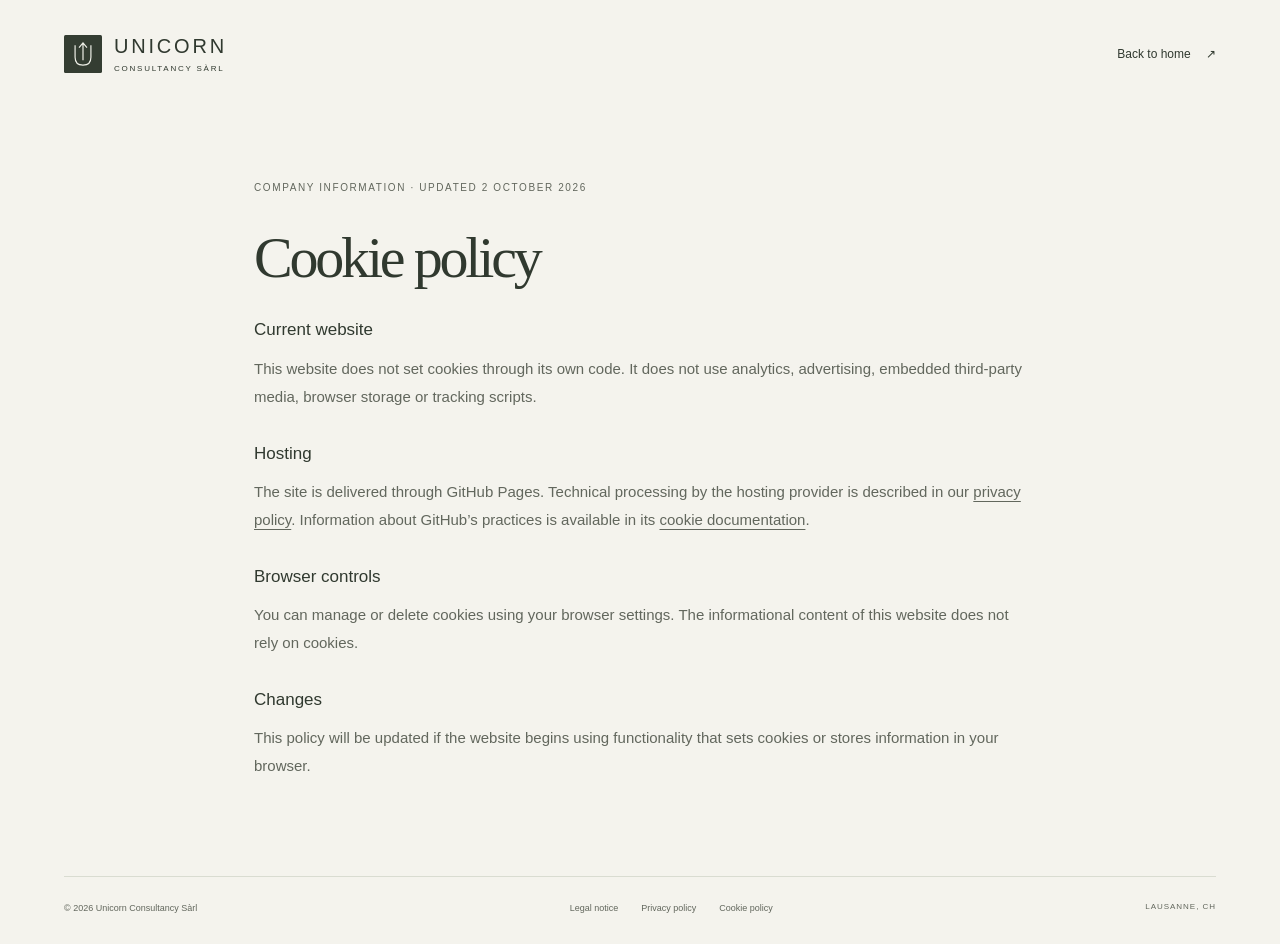
==== cookie-policy.html @ 737daae9 "Build Unicorn Consultancy static advisory site" ====
<!doctype html>
<html lang="en"><head><meta charset="utf-8"><meta name="viewport" content="width=device-width, initial-scale=1"><meta name="description" content="Cookie policy for the Unicorn Consultancy Sàrl website."><meta name="theme-color" content="#343d32"><title>Cookie policy — Unicorn Consultancy Sàrl</title><link rel="icon" href="assets/mark.svg" type="image/svg+xml"><link rel="stylesheet" href="styles/main.css"></head><body><a class="skip-link" href="#main">Skip to content</a><header class="site-header wrap"><a class="brand" href="./"><img src="assets/mark.svg" width="38" height="38" alt=""><span>UNICORN<span class="brand-sub">CONSULTANCY SÀRL</span></span></a><nav aria-label="Main navigation"><a href="./">Back to home <span aria-hidden="true">↗</span></a></nav></header><main id="main" class="legal-main wrap"><p class="eyebrow">COMPANY INFORMATION · UPDATED 2 OCTOBER 2026</p><h1>Cookie policy</h1><h2>Current website</h2><p>This website does not set cookies through its own code. It does not use analytics, advertising, embedded third-party media, browser storage or tracking scripts.</p><h2>Hosting</h2><p>The site is delivered through GitHub Pages. Technical processing by the hosting provider is described in our <a href="privacy-policy.html">privacy policy</a>. Information about GitHub’s practices is available in its <a href="https://docs.github.com/en/site-policy/privacy-policies/github-cookies">cookie documentation</a>.</p><h2>Browser controls</h2><p>You can manage or delete cookies using your browser settings. The informational content of this website does not rely on cookies.</p><h2>Changes</h2><p>This policy will be updated if the website begins using functionality that sets cookies or stores information in your browser.</p></main><footer class="site-footer wrap"><div class="footer-bottom"><span>© 2026 Unicorn Consultancy Sàrl</span><nav aria-label="Legal navigation"><a href="legal-notice.html">Legal notice</a><a href="privacy-policy.html">Privacy policy</a><a href="cookie-policy.html" aria-current="page">Cookie policy</a></nav><span>LAUSANNE, CH</span></div></footer></body></html>
---- styles/main.css ----
@charset "UTF-8";
:root{--paper:#f4f3ed;--ink:#30392f;--muted:#62675d;--line:#d9dcd1;--accent:#8a6243;--serif:Georgia,'Times New Roman',serif;--sans:Arial,Helvetica,sans-serif}
*{box-sizing:border-box}html{scroll-behavior:smooth;scroll-padding-top:36px}body{margin:0;background:var(--paper);color:var(--ink);font-family:var(--sans);-webkit-font-smoothing:antialiased}a{color:inherit;text-decoration:none}a:hover{text-decoration:underline;text-underline-offset:5px}a:focus-visible{outline:2px solid var(--accent);outline-offset:6px}::selection{background:#d5ddc8}.wrap{max-width:1320px;margin:0 auto;padding-left:64px;padding-right:64px}.skip-link{position:fixed;left:16px;top:-100px;background:var(--ink);color:white;padding:12px;z-index:10}.skip-link:focus{top:16px}.site-header{display:flex;align-items:center;justify-content:space-between;padding-top:35px;padding-bottom:30px}.brand{display:flex;align-items:center;gap:12px;font-size:20px;letter-spacing:.14em;font-weight:500}.brand-sub{display:block;font-size:8px;letter-spacing:.22em;margin-top:6px}.site-header nav{display:flex;gap:34px;font-size:12px}.site-header nav span{margin-left:12px}.hero{position:relative;display:grid;grid-template-columns:1.2fr 1fr;align-items:center;gap:38px;min-height:670px;padding-top:52px;padding-bottom:102px}.eyebrow,.section-number{font-size:10px;font-weight:500;letter-spacing:.16em;line-height:1.7}.status-dot{display:inline-block;width:6px;height:6px;border-radius:50%;background:var(--accent);margin-right:10px;vertical-align:middle}h1,h2{font-family:var(--serif);font-weight:400;letter-spacing:-.055em;margin:30px 0}h1{font-size:clamp(50px,5.8vw,79px);line-height:1.06}em{font-weight:400;color:#707c61}h2{font-size:clamp(38px,4vw,54px);line-height:1.12}.hero-description{max-width:365px;font-size:16px;line-height:1.8;color:var(--muted)}.text-link{display:inline-flex;gap:40px;margin-top:25px;border-bottom:1px solid var(--ink);padding-bottom:12px;font-size:12px}.presentation{position:relative;height:440px;margin-top:12px}.back-card,.middle-card,.front-card{position:absolute;border:1px solid #bfc6b7;border-radius:3px;width:87%;height:345px;left:6%;top:44px;box-shadow:0 26px 42px -28px #24322065}.back-card,.middle-card{display:flex;justify-content:space-between;font-size:8px;letter-spacing:.12em;padding:20px}.back-card{transform:rotate(-10deg) translate(-6px,-17px);background:#e4e7dc;color:#697260}.middle-card{transform:rotate(6deg) translate(16px,-7px);background:#d1d8c8;color:#5b6753}.front-card{background:var(--ink);color:#f4f3ed;padding:23px 27px;transform:rotate(-2deg);border-color:#30392f;transition:transform .5s ease,box-shadow .5s ease}.presentation:hover .front-card{transform:rotate(0deg) translateY(-8px);box-shadow:0 32px 50px -25px #24322075}.card-top,.card-bottom{display:flex;justify-content:space-between;align-items:center;font-size:8px;letter-spacing:.14em}.orbit{width:100%;height:166px;margin:6px 0;stroke:#a0ae8f;stroke-width:.8}.orbit circle{fill:#bbc7ab;stroke:none}.front-card p{font-family:var(--serif);font-size:26px;letter-spacing:-.025em;line-height:1.18;margin:3px 0 23px}.card-bottom{border-top:1px solid #ffffff30;padding-top:14px;color:#c7d0bd}.card-bottom span:last-child{font-size:18px}.presentation-caption{position:absolute;bottom:4px;left:10%;font-family:var(--serif);font-style:italic;font-size:13px;color:var(--muted)}.hero-bottom{position:absolute;bottom:27px;left:64px;right:64px;display:flex;justify-content:space-between;border-top:1px solid var(--line);padding-top:22px;font-size:8px;letter-spacing:.13em;color:var(--muted)}.platform{padding-top:64px;padding-bottom:72px}.section-heading{display:flex;justify-content:space-between}.section-number{color:#808879}.platform-intro{display:grid;grid-template-columns:1fr 1fr;gap:70px;align-items:center}.platform-intro h2{margin:23px 0 38px}.platform-intro>p{font-size:15px;line-height:1.85;color:var(--muted);max-width:430px}.role-grid{display:grid;grid-template-columns:repeat(3,1fr);gap:20px;margin-top:14px}.role-card{background:#f9f9f5;border:1px solid #e0e2d8;border-radius:3px;padding:28px 30px 32px;box-shadow:0 12px 24px -20px #30392f40}.role-number{font-size:10px;letter-spacing:.12em;color:var(--accent)}h3{font-family:var(--serif);font-size:29px;font-weight:400;letter-spacing:-.035em;line-height:1.18;margin:28px 0 18px}.role-card p{font-size:13px;line-height:1.85;color:var(--muted);margin:0}.approach{padding-top:10px;padding-bottom:82px}.approach-card{display:grid;grid-template-columns:1fr 1fr;gap:64px;background:#e8ebe1;border:1px solid #dce0d3;border-radius:4px;padding:48px}.approach-card h2{margin-bottom:10px}.approach-detail>p{font-size:15px;line-height:1.85;margin-top:3px}.relationship{border-top:1px solid #c8cebd;margin-top:28px;padding-top:25px}.relationship p{font-size:12px;line-height:1.85;color:var(--muted)}.location{display:block;font-size:8px;line-height:1.8;letter-spacing:.1em;margin-top:28px}.site-footer{padding-bottom:28px}.footer-top{display:grid;grid-template-columns:1fr 1fr 1fr;gap:24px;padding:42px 0;border-top:1px solid var(--line);align-items:start}.footer-top>p{font-family:var(--serif);font-size:21px;line-height:1.35;margin:0;color:#707c61}.footer-top address{font-style:normal;font-size:11px;line-height:1.9;justify-self:end}.footer-bottom{display:flex;justify-content:space-between;gap:20px;border-top:1px solid var(--line);padding-top:23px;font-size:9px;color:var(--muted);line-height:1.8}.footer-bottom nav{display:flex;gap:23px}.footer-bottom>span:last-child{font-size:8px;letter-spacing:.12em}.legal-main{max-width:900px;padding-top:65px;padding-bottom:80px;min-height:65vh}.legal-main h1{font-size:58px}.legal-main h2{font-family:var(--sans);font-size:17px;font-weight:500;letter-spacing:0;margin:32px 0 12px}.legal-main p,.legal-main address{font-size:15px;line-height:1.9;color:var(--muted);font-style:normal}.legal-main a{text-decoration:underline;text-underline-offset:4px}.legal-main .eyebrow{font-size:10px}.legal-main .back-link{display:inline-block;font-size:12px;margin-bottom:18px}
@media(min-width:1450px){.hero{min-height:710px}}@media(max-width:1000px){.wrap{padding-left:36px;padding-right:36px}.hero{gap:20px;min-height:620px}.hero-bottom{left:36px;right:36px}.front-card{padding:20px}.front-card p{font-size:24px}.platform-intro{gap:35px}.role-card{padding:24px}.approach-card{gap:35px;padding:35px}.brand{font-size:17px}.footer-bottom{flex-wrap:wrap}}@media(max-width:700px){.wrap{padding-left:24px;padding-right:24px}.site-header{padding-top:25px}.site-header nav{gap:18px;font-size:10px}.site-header nav a:first-child{display:none}.brand{font-size:16px;gap:9px}.brand img{width:30px;height:30px}.brand-sub{font-size:7px}.hero{display:block;padding-top:38px;padding-bottom:78px}.hero-copy h1{font-size:clamp(45px,10.5vw,68px)}.hero-description{font-size:15px;max-width:330px}.presentation{height:410px;max-width:400px;margin:36px auto 8px}.back-card,.middle-card,.front-card{height:320px;width:84%;left:8%}.orbit{height:148px}.presentation-caption{bottom:12px;font-size:12px}.hero-bottom{left:24px;right:24px;font-size:7px}.hero-bottom span:last-child{display:none}.platform{padding-top:38px;padding-bottom:44px}.platform-intro{display:block}.platform-intro h2{margin-bottom:24px}.platform-intro>p{margin-bottom:30px}.role-grid{grid-template-columns:1fr;gap:14px}.role-card{padding:24px 26px}.role-card h3{margin-top:19px}.role-card h3 br{display:none}.approach{padding-bottom:48px}.approach-card{grid-template-columns:1fr;gap:26px;padding:26px}.approach-card h2{font-size:40px}.footer-top{grid-template-columns:1fr 1fr;row-gap:28px;padding:32px 0}.footer-top>p{font-size:18px;text-align:right}.footer-top address{justify-self:start;grid-column:1/-1}.footer-bottom{display:block;font-size:10px}.footer-bottom nav{margin:18px 0;gap:18px;flex-wrap:wrap}.footer-bottom>span:last-child{display:none}.legal-main{padding-top:40px}.legal-main h1{font-size:43px}}
@media(prefers-reduced-motion:reduce){html{scroll-behavior:auto}.front-card{transition:none}.presentation:hover .front-card{transform:rotate(-2deg)}}
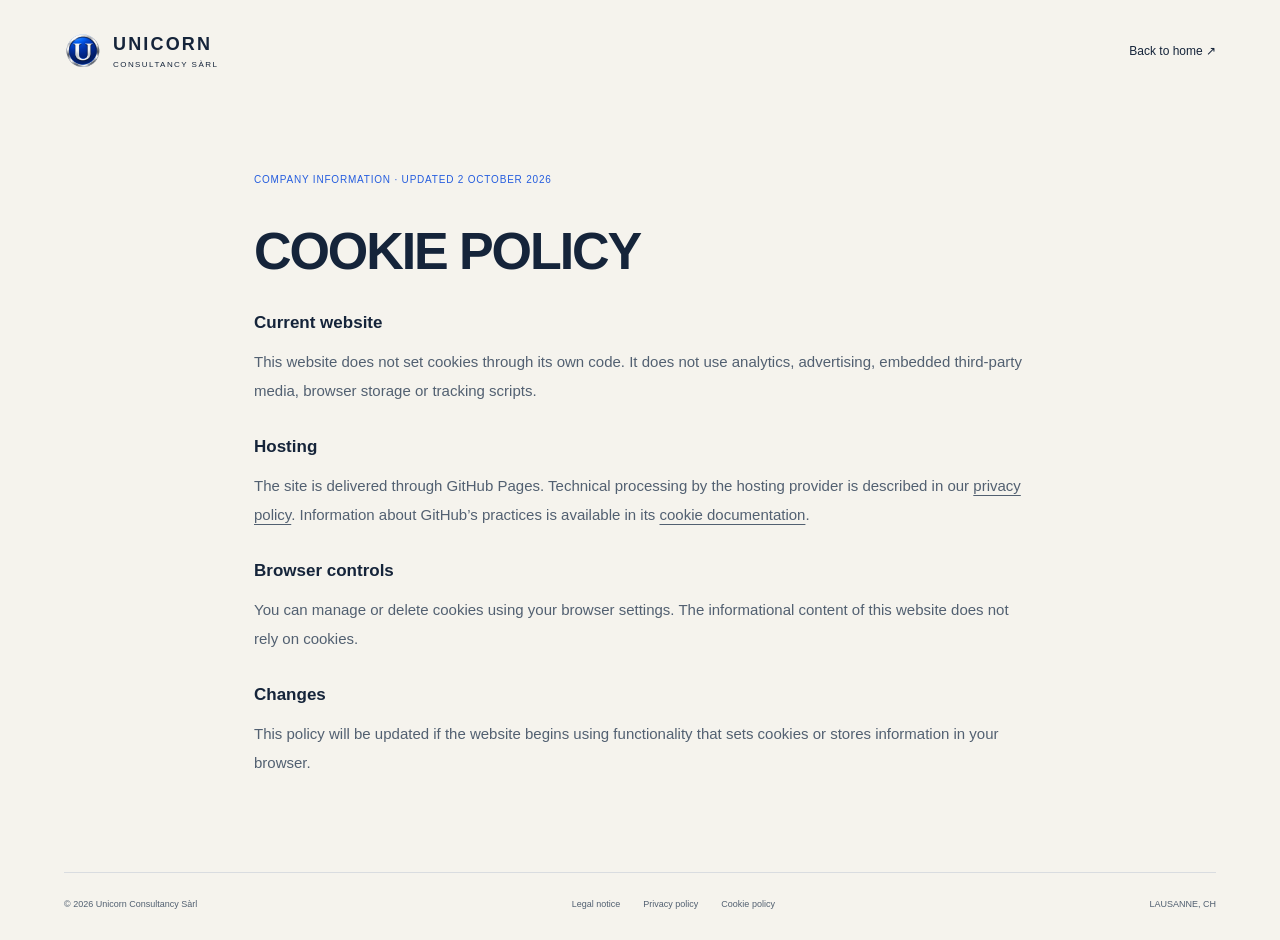
==== commit 830e65d6: "Replace site mark and favicons with approved blue U emblem" ====
--- a/cookie-policy.html
+++ b/cookie-policy.html
@@ -1,2 +1,2 @@
 <!doctype html>
-<html lang="en"><head><meta charset="utf-8"><meta name="viewport" content="width=device-width, initial-scale=1"><meta name="description" content="Cookie policy for the Unicorn Consultancy Sàrl website."><meta name="theme-color" content="#343d32"><title>Cookie policy — Unicorn Consultancy Sàrl</title><link rel="icon" href="assets/mark.svg" type="image/svg+xml"><link rel="stylesheet" href="styles/main.css"></head><body><a class="skip-link" href="#main">Skip to content</a><header class="site-header wrap"><a class="brand" href="./"><img src="assets/mark.svg" width="38" height="38" alt=""><span>UNICORN<span class="brand-sub">CONSULTANCY SÀRL</span></span></a><nav aria-label="Main navigation"><a href="./">Back to home <span aria-hidden="true">↗</span></a></nav></header><main id="main" class="legal-main wrap"><p class="eyebrow">COMPANY INFORMATION · UPDATED 2 OCTOBER 2026</p><h1>Cookie policy</h1><h2>Current website</h2><p>This website does not set cookies through its own code. It does not use analytics, advertising, embedded third-party media, browser storage or tracking scripts.</p><h2>Hosting</h2><p>The site is delivered through GitHub Pages. Technical processing by the hosting provider is described in our <a href="privacy-policy.html">privacy policy</a>. Information about GitHub’s practices is available in its <a href="https://docs.github.com/en/site-policy/privacy-policies/github-cookies">cookie documentation</a>.</p><h2>Browser controls</h2><p>You can manage or delete cookies using your browser settings. The informational content of this website does not rely on cookies.</p><h2>Changes</h2><p>This policy will be updated if the website begins using functionality that sets cookies or stores information in your browser.</p></main><footer class="site-footer wrap"><div class="footer-bottom"><span>© 2026 Unicorn Consultancy Sàrl</span><nav aria-label="Legal navigation"><a href="legal-notice.html">Legal notice</a><a href="privacy-policy.html">Privacy policy</a><a href="cookie-policy.html" aria-current="page">Cookie policy</a></nav><span>LAUSANNE, CH</span></div></footer></body></html>
+<html lang="en"><head><meta charset="utf-8"><meta name="viewport" content="width=device-width, initial-scale=1"><meta name="description" content="Cookie policy for the Unicorn Consultancy Sàrl website."><meta name="theme-color" content="#343d32"><title>Cookie policy — Unicorn Consultancy Sàrl</title><link rel="icon" href="assets/icons/favicon.ico" sizes="any"><link rel="icon" type="image/png" sizes="32x32" href="assets/icons/favicon-32x32.png"><link rel="icon" type="image/png" sizes="16x16" href="assets/icons/favicon-16x16.png"><link rel="apple-touch-icon" sizes="180x180" href="assets/icons/apple-touch-icon.png"><link rel="stylesheet" href="styles/main.css"></head><body><a class="skip-link" href="#main">Skip to content</a><header class="site-header wrap"><a class="brand" href="./"><img src="assets/brand-u.png" width="38" height="38" alt=""><span>UNICORN<span class="brand-sub">CONSULTANCY SÀRL</span></span></a><nav aria-label="Main navigation"><a href="./">Back to home <span aria-hidden="true">↗</span></a></nav></header><main id="main" class="legal-main wrap"><p class="eyebrow">COMPANY INFORMATION · UPDATED 2 OCTOBER 2026</p><h1>Cookie policy</h1><h2>Current website</h2><p>This website does not set cookies through its own code. It does not use analytics, advertising, embedded third-party media, browser storage or tracking scripts.</p><h2>Hosting</h2><p>The site is delivered through GitHub Pages. Technical processing by the hosting provider is described in our <a href="privacy-policy.html">privacy policy</a>. Information about GitHub’s practices is available in its <a href="https://docs.github.com/en/site-policy/privacy-policies/github-cookies">cookie documentation</a>.</p><h2>Browser controls</h2><p>You can manage or delete cookies using your browser settings. The informational content of this website does not rely on cookies.</p><h2>Changes</h2><p>This policy will be updated if the website begins using functionality that sets cookies or stores information in your browser.</p></main><footer class="site-footer wrap"><div class="footer-bottom"><span>© 2026 Unicorn Consultancy Sàrl</span><nav aria-label="Legal navigation"><a href="legal-notice.html">Legal notice</a><a href="privacy-policy.html">Privacy policy</a><a href="cookie-policy.html" aria-current="page">Cookie policy</a></nav><span>LAUSANNE, CH</span></div></footer></body></html>
--- a/styles/main.css
+++ b/styles/main.css
@@ -1,5 +1,13 @@
 @charset "UTF-8";
-:root{--paper:#f4f3ed;--ink:#30392f;--muted:#62675d;--line:#d9dcd1;--accent:#8a6243;--serif:Georgia,'Times New Roman',serif;--sans:Arial,Helvetica,sans-serif}
-*{box-sizing:border-box}html{scroll-behavior:smooth;scroll-padding-top:36px}body{margin:0;background:var(--paper);color:var(--ink);font-family:var(--sans);-webkit-font-smoothing:antialiased}a{color:inherit;text-decoration:none}a:hover{text-decoration:underline;text-underline-offset:5px}a:focus-visible{outline:2px solid var(--accent);outline-offset:6px}::selection{background:#d5ddc8}.wrap{max-width:1320px;margin:0 auto;padding-left:64px;padding-right:64px}.skip-link{position:fixed;left:16px;top:-100px;background:var(--ink);color:white;padding:12px;z-index:10}.skip-link:focus{top:16px}.site-header{display:flex;align-items:center;justify-content:space-between;padding-top:35px;padding-bottom:30px}.brand{display:flex;align-items:center;gap:12px;font-size:20px;letter-spacing:.14em;font-weight:500}.brand-sub{display:block;font-size:8px;letter-spacing:.22em;margin-top:6px}.site-header nav{display:flex;gap:34px;font-size:12px}.site-header nav span{margin-left:12px}.hero{position:relative;display:grid;grid-template-columns:1.2fr 1fr;align-items:center;gap:38px;min-height:670px;padding-top:52px;padding-bottom:102px}.eyebrow,.section-number{font-size:10px;font-weight:500;letter-spacing:.16em;line-height:1.7}.status-dot{display:inline-block;width:6px;height:6px;border-radius:50%;background:var(--accent);margin-right:10px;vertical-align:middle}h1,h2{font-family:var(--serif);font-weight:400;letter-spacing:-.055em;margin:30px 0}h1{font-size:clamp(50px,5.8vw,79px);line-height:1.06}em{font-weight:400;color:#707c61}h2{font-size:clamp(38px,4vw,54px);line-height:1.12}.hero-description{max-width:365px;font-size:16px;line-height:1.8;color:var(--muted)}.text-link{display:inline-flex;gap:40px;margin-top:25px;border-bottom:1px solid var(--ink);padding-bottom:12px;font-size:12px}.presentation{position:relative;height:440px;margin-top:12px}.back-card,.middle-card,.front-card{position:absolute;border:1px solid #bfc6b7;border-radius:3px;width:87%;height:345px;left:6%;top:44px;box-shadow:0 26px 42px -28px #24322065}.back-card,.middle-card{display:flex;justify-content:space-between;font-size:8px;letter-spacing:.12em;padding:20px}.back-card{transform:rotate(-10deg) translate(-6px,-17px);background:#e4e7dc;color:#697260}.middle-card{transform:rotate(6deg) translate(16px,-7px);background:#d1d8c8;color:#5b6753}.front-card{background:var(--ink);color:#f4f3ed;padding:23px 27px;transform:rotate(-2deg);border-color:#30392f;transition:transform .5s ease,box-shadow .5s ease}.presentation:hover .front-card{transform:rotate(0deg) translateY(-8px);box-shadow:0 32px 50px -25px #24322075}.card-top,.card-bottom{display:flex;justify-content:space-between;align-items:center;font-size:8px;letter-spacing:.14em}.orbit{width:100%;height:166px;margin:6px 0;stroke:#a0ae8f;stroke-width:.8}.orbit circle{fill:#bbc7ab;stroke:none}.front-card p{font-family:var(--serif);font-size:26px;letter-spacing:-.025em;line-height:1.18;margin:3px 0 23px}.card-bottom{border-top:1px solid #ffffff30;padding-top:14px;color:#c7d0bd}.card-bottom span:last-child{font-size:18px}.presentation-caption{position:absolute;bottom:4px;left:10%;font-family:var(--serif);font-style:italic;font-size:13px;color:var(--muted)}.hero-bottom{position:absolute;bottom:27px;left:64px;right:64px;display:flex;justify-content:space-between;border-top:1px solid var(--line);padding-top:22px;font-size:8px;letter-spacing:.13em;color:var(--muted)}.platform{padding-top:64px;padding-bottom:72px}.section-heading{display:flex;justify-content:space-between}.section-number{color:#808879}.platform-intro{display:grid;grid-template-columns:1fr 1fr;gap:70px;align-items:center}.platform-intro h2{margin:23px 0 38px}.platform-intro>p{font-size:15px;line-height:1.85;color:var(--muted);max-width:430px}.role-grid{display:grid;grid-template-columns:repeat(3,1fr);gap:20px;margin-top:14px}.role-card{background:#f9f9f5;border:1px solid #e0e2d8;border-radius:3px;padding:28px 30px 32px;box-shadow:0 12px 24px -20px #30392f40}.role-number{font-size:10px;letter-spacing:.12em;color:var(--accent)}h3{font-family:var(--serif);font-size:29px;font-weight:400;letter-spacing:-.035em;line-height:1.18;margin:28px 0 18px}.role-card p{font-size:13px;line-height:1.85;color:var(--muted);margin:0}.approach{padding-top:10px;padding-bottom:82px}.approach-card{display:grid;grid-template-columns:1fr 1fr;gap:64px;background:#e8ebe1;border:1px solid #dce0d3;border-radius:4px;padding:48px}.approach-card h2{margin-bottom:10px}.approach-detail>p{font-size:15px;line-height:1.85;margin-top:3px}.relationship{border-top:1px solid #c8cebd;margin-top:28px;padding-top:25px}.relationship p{font-size:12px;line-height:1.85;color:var(--muted)}.location{display:block;font-size:8px;line-height:1.8;letter-spacing:.1em;margin-top:28px}.site-footer{padding-bottom:28px}.footer-top{display:grid;grid-template-columns:1fr 1fr 1fr;gap:24px;padding:42px 0;border-top:1px solid var(--line);align-items:start}.footer-top>p{font-family:var(--serif);font-size:21px;line-height:1.35;margin:0;color:#707c61}.footer-top address{font-style:normal;font-size:11px;line-height:1.9;justify-self:end}.footer-bottom{display:flex;justify-content:space-between;gap:20px;border-top:1px solid var(--line);padding-top:23px;font-size:9px;color:var(--muted);line-height:1.8}.footer-bottom nav{display:flex;gap:23px}.footer-bottom>span:last-child{font-size:8px;letter-spacing:.12em}.legal-main{max-width:900px;padding-top:65px;padding-bottom:80px;min-height:65vh}.legal-main h1{font-size:58px}.legal-main h2{font-family:var(--sans);font-size:17px;font-weight:500;letter-spacing:0;margin:32px 0 12px}.legal-main p,.legal-main address{font-size:15px;line-height:1.9;color:var(--muted);font-style:normal}.legal-main a{text-decoration:underline;text-underline-offset:4px}.legal-main .eyebrow{font-size:10px}.legal-main .back-link{display:inline-block;font-size:12px;margin-bottom:18px}
-@media(min-width:1450px){.hero{min-height:710px}}@media(max-width:1000px){.wrap{padding-left:36px;padding-right:36px}.hero{gap:20px;min-height:620px}.hero-bottom{left:36px;right:36px}.front-card{padding:20px}.front-card p{font-size:24px}.platform-intro{gap:35px}.role-card{padding:24px}.approach-card{gap:35px;padding:35px}.brand{font-size:17px}.footer-bottom{flex-wrap:wrap}}@media(max-width:700px){.wrap{padding-left:24px;padding-right:24px}.site-header{padding-top:25px}.site-header nav{gap:18px;font-size:10px}.site-header nav a:first-child{display:none}.brand{font-size:16px;gap:9px}.brand img{width:30px;height:30px}.brand-sub{font-size:7px}.hero{display:block;padding-top:38px;padding-bottom:78px}.hero-copy h1{font-size:clamp(45px,10.5vw,68px)}.hero-description{font-size:15px;max-width:330px}.presentation{height:410px;max-width:400px;margin:36px auto 8px}.back-card,.middle-card,.front-card{height:320px;width:84%;left:8%}.orbit{height:148px}.presentation-caption{bottom:12px;font-size:12px}.hero-bottom{left:24px;right:24px;font-size:7px}.hero-bottom span:last-child{display:none}.platform{padding-top:38px;padding-bottom:44px}.platform-intro{display:block}.platform-intro h2{margin-bottom:24px}.platform-intro>p{margin-bottom:30px}.role-grid{grid-template-columns:1fr;gap:14px}.role-card{padding:24px 26px}.role-card h3{margin-top:19px}.role-card h3 br{display:none}.approach{padding-bottom:48px}.approach-card{grid-template-columns:1fr;gap:26px;padding:26px}.approach-card h2{font-size:40px}.footer-top{grid-template-columns:1fr 1fr;row-gap:28px;padding:32px 0}.footer-top>p{font-size:18px;text-align:right}.footer-top address{justify-self:start;grid-column:1/-1}.footer-bottom{display:block;font-size:10px}.footer-bottom nav{margin:18px 0;gap:18px;flex-wrap:wrap}.footer-bottom>span:last-child{display:none}.legal-main{padding-top:40px}.legal-main h1{font-size:43px}}
-@media(prefers-reduced-motion:reduce){html{scroll-behavior:auto}.front-card{transition:none}.presentation:hover .front-card{transform:rotate(-2deg)}}
+:root{--paper:#f5f3ed;--ink:#15243a;--muted:#526071;--line:#d9dce0;--accent:#255dde;--sans:Arial,Helvetica,sans-serif;--heading:'Arial Narrow','Helvetica Neue',Arial,sans-serif}
+*{box-sizing:border-box}html{scroll-behavior:smooth}body{margin:0;background:var(--paper);color:var(--ink);font-family:var(--sans);-webkit-font-smoothing:antialiased}button,select{font:inherit}button,a,select{-webkit-tap-highlight-color:transparent}button{cursor:pointer}button:disabled{cursor:default}a{color:inherit;text-decoration:none}a:hover{color:var(--accent)}button:focus-visible,a:focus-visible,select:focus-visible,summary:focus-visible{outline:2px solid var(--accent);outline-offset:5px}::selection{background:var(--accent);color:white}.skip-link{position:fixed;left:16px;top:-100px;background:var(--ink);color:#fff;padding:12px;z-index:20}.skip-link:focus{top:16px}.sr-only{position:absolute;width:1px;height:1px;padding:0;margin:-1px;overflow:hidden;clip:rect(0,0,0,0);white-space:nowrap;border:0}[hidden]{display:none!important}.brand{display:flex;align-items:center;gap:11px;font-weight:700;letter-spacing:.12em;font-size:18px;white-space:nowrap}.brand-sub{display:block;font-size:8px;letter-spacing:.18em;font-weight:500;margin-top:5px}.presentation-page{background:radial-gradient(ellipse at 50% 40%,#f9f8f4 0,#e9e8e3 80%);min-height:100svh}.presentation-header{position:sticky;top:0;z-index:8;background:#f5f3edf5;backdrop-filter:blur(12px);border-bottom:1px solid #d4d7dc}.header-inner{max-width:1360px;margin:auto;padding:20px 44px;display:flex;align-items:center;justify-content:space-between;gap:20px}.header-meta{font-family:monospace;font-size:10px;color:var(--muted);letter-spacing:.08em}.header-meta b{margin-left:20px;font-weight:400}.menu-toggle{display:none;border:1px solid var(--line);background:transparent;padding:10px 12px;font-size:11px;color:var(--ink)}.menu-toggle span{margin-left:12px}.slide-menu{max-width:1360px;display:grid;grid-template-columns:repeat(6,1fr);gap:0 16px;padding:0 44px 12px;margin:auto}.slide-menu button{display:flex;align-items:center;gap:8px;text-align:left;color:var(--muted);border:0;border-bottom:2px solid transparent;background:transparent;font-size:10px;padding:9px 0;white-space:nowrap}.slide-menu button span{font-family:monospace;font-size:9px;color:#7b8692}.slide-menu button:hover,.slide-menu button[aria-current]{color:var(--ink)}.slide-menu button[aria-current]{border-bottom-color:var(--accent)}.slide-menu button[aria-current] span{color:var(--accent)}.presentation-main{max-width:1440px;padding:26px 70px 0;margin:auto}.deck-stage{position:relative;touch-action:pan-y}.slides{position:relative;z-index:2}.slide{background:var(--paper);position:relative;display:flex;flex-direction:column;padding:28px 38px 22px;min-height:540px;height:min(700px,calc(100svh - 282px));overflow:auto;border:1px solid #d4d5d0;box-shadow:0 24px 52px -28px #15243a55,0 2px 5px #15243a0d;border-radius:3px;scrollbar-width:thin;scrollbar-color:#bcc5d1 transparent}.slide.is-entering{animation:sheet-enter .28s ease-out}.sheet-hint{position:absolute;z-index:0;top:18px;bottom:18px;width:48px;background:#f3f1eb;border:1px solid #d3d5d4;box-shadow:0 14px 26px -16px #15243a30;border-radius:3px}.hint-left{left:-18px;transform:rotate(-1.3deg)}.hint-right{right:-18px;transform:rotate(1.3deg)}.is-first .hint-left,.is-last .hint-right{opacity:.35}.slide-meta{display:flex;justify-content:space-between;gap:18px;font-family:monospace;font-size:8px;color:var(--muted);letter-spacing:.04em;position:relative;z-index:3;flex-shrink:0}.slide-meta>span:first-child{color:var(--ink);font-weight:700}.slide-meta b{font-weight:400;margin-left:14px}.slide-content{position:relative;z-index:1;flex:1;padding:26px 0 20px}.slide h1{font-family:var(--heading);font-size:clamp(34px,3.3vw,48px);font-weight:800;letter-spacing:-.035em;line-height:1.02;margin:0;text-transform:uppercase;outline:none}.slide h1:focus-visible{outline:2px solid var(--accent);outline-offset:6px}.slide h2{font-family:var(--sans);font-size:19px;line-height:1.2;font-weight:700;letter-spacing:-.025em;margin:0 0 10px}.slide p{font-size:13px;line-height:1.65;color:var(--muted);margin:10px 0 0}.slide .lead{font-size:16px;line-height:1.55;max-width:800px}.blue-rule{width:72px;height:3px;background:var(--accent);margin:18px 0}.slide .eyebrow{font-family:monospace;font-size:9px;letter-spacing:.08em;color:var(--accent);margin:0 0 14px}.sheet-footer{position:relative;z-index:3;display:flex;justify-content:space-between;gap:16px;font-family:monospace;letter-spacing:.02em;font-size:7px;color:#788494;flex-shrink:0;padding-top:12px;border-top:1px solid #d7d8d3}.cover{overflow:hidden}.cover .slide-content{position:static;padding-top:45px}.cover-copy{position:relative;z-index:2;max-width:760px}.cover h1{font-family:Arial,Helvetica,sans-serif;font-size:clamp(40px,4.2vw,60px);letter-spacing:-.025em;line-height:1.03}.cover .blue-rule{width:340px;max-width:70%;margin-top:26px}.cover .lead{font-size:19px;color:var(--ink)}.cover .intro-platform{font-size:12px;max-width:300px}.cover .cover-identity{font-family:monospace;font-size:9px;color:var(--ink);margin-top:23px}.start-button{display:inline-flex;align-items:center;justify-content:space-between;gap:25px;background:var(--accent);border:0;padding:13px 16px;color:#fff;font-size:10px;letter-spacing:.04em;margin-top:20px}.start-button:hover{background:var(--ink)}.slide-image{margin:0;min-width:0;align-self:stretch;display:flex;align-items:center;justify-content:center}.slide-image img{display:block;width:100%;max-height:440px;object-fit:contain}.cover-art{position:absolute;inset:0;z-index:0;display:block}.cover-art img{height:100%;max-height:none;width:100%;object-fit:cover;object-position:center}.cover .slide-meta,.cover .sheet-footer{color:var(--ink)}.cover .sheet-footer{border-color:#15243a30}.position-layout{display:grid;grid-template-columns:1.55fr 1fr;gap:60px;align-items:center;height:100%}.position-layout h1{font-size:clamp(34px,3.5vw,51px);line-height:1.05}.position-copy{max-width:540px}.keyword-line{font-size:10px!important;letter-spacing:.05em;border-top:1px solid var(--line);padding-top:22px;margin-top:30px!important}.position-aside{border-left:2px solid var(--accent);padding:28px 0 28px 35px}.position-aside p{font-size:30px;line-height:1.23;letter-spacing:-.04em;color:var(--ink);max-width:290px}.aside-line{display:block;width:45px;height:2px;background:var(--accent);margin-top:28px}.metrics{display:grid;grid-template-columns:repeat(3,1fr);gap:30px;margin:35px 0}.metrics>div{border-top:1px solid var(--line);padding-top:22px}.metrics strong{display:block;font-size:clamp(42px,4.8vw,68px);letter-spacing:-.055em;line-height:1;color:var(--ink);margin-bottom:18px}.metrics strong span{color:var(--accent)}.metrics h2{font-size:12px;text-transform:uppercase;letter-spacing:.02em}.metrics p{font-size:12px;max-width:230px}.sector-block{padding-top:6px}.sectors{display:grid;grid-template-columns:repeat(4,1fr);gap:18px}.sectors span{font-size:11px;font-weight:700;text-transform:uppercase;padding:16px 0;border-top:2px solid var(--accent);line-height:1.4}.slide .qualification{font-size:10px;line-height:1.65;border-top:1px solid var(--line);margin-top:25px;padding-top:12px;max-width:none}.structure-grid{display:grid;grid-template-columns:1fr 1fr;gap:26px;margin-top:28px}.structure-panel{background:#fbfaf7;border:1px solid var(--line);border-top:3px solid var(--accent);padding:25px}.structure-panel h2{font-size:23px}.structure-panel .person{font-size:13px;color:var(--ink);margin-bottom:24px}.structure-panel ul{margin:0;padding-left:16px;color:var(--muted);font-size:12px;line-height:1.8}.structure-panel li{padding-left:4px;margin-bottom:9px}.split{display:grid;grid-template-columns:1fr 1.02fr;gap:35px;height:100%;align-items:center}.split h1{font-size:clamp(30px,2.9vw,42px)}.split .lead{font-size:14px}.split .slide-image img{height:100%;max-height:460px;object-fit:contain}.numbered-list{list-style:none;padding:0;margin:20px 0 0}.numbered-list li{display:grid;grid-template-columns:28px 1fr;gap:15px;margin-bottom:17px}.numbered-list li>span{font-family:monospace;color:var(--accent);font-size:10px;padding-top:3px}.numbered-list h2{font-size:15px;text-transform:uppercase;margin:0 0 5px}.numbered-list p{font-size:12px;margin:0}.case{margin-top:24px}.case .eyebrow{margin-bottom:8px}.case .case-metric{font-size:37px;letter-spacing:-.045em;margin-bottom:6px}.case .case-detail{font-size:14px;color:var(--ink);line-height:1.4;margin:0 0 12px;max-width:380px}.case p{font-size:12px;line-height:1.65}.case .case-status{font-size:10px;color:var(--ink)}.split .qualification{margin-top:15px}.energy-grid{display:grid;grid-template-columns:1fr 1fr;gap:35px;margin-top:25px}.energy-grid .case{margin:0;padding:28px;border:1px solid var(--line);border-top:3px solid var(--accent);background:#fbfaf7}.energy-grid .case-metric{font-size:56px;margin:25px 0 18px}.energy-grid .case-detail{font-size:18px;margin-bottom:22px}.technology-layout{grid-template-columns:.9fr 1.1fr;gap:35px}.technology-layout .lead{font-size:13px}.technology-layout .slide-image img{max-height:480px}.technology-list li{border-top:1px solid var(--line);padding-top:14px;margin-bottom:14px}.technology-list p{font-size:11px;line-height:1.6}.relationship-grid{display:grid;grid-template-columns:repeat(4,1fr);gap:22px;margin-top:35px}.relationship-grid section{padding:20px 0;border-top:2px solid var(--accent)}.stage-number{font-family:monospace;font-size:22px;color:var(--accent);display:block;margin-bottom:23px}.relationship-grid h2{font-size:15px;text-transform:uppercase;line-height:1.3}.relationship-grid p{font-size:12px}.relationship-principles{display:grid;grid-template-columns:repeat(3,1fr);gap:25px;margin-top:22px;border-top:1px solid var(--line);padding-top:20px}.relationship-principles span{font-size:10px;line-height:1.6;text-transform:uppercase;font-weight:700}.contact-layout{display:grid;grid-template-columns:1.1fr .9fr;gap:35px;align-items:center}.contact-layout h1{font-size:44px}.contact-layout .lead{font-size:14px;max-width:470px}.contacts{display:grid;grid-template-columns:1fr;gap:20px;margin:25px 0}.contacts h2{font-size:14px;text-transform:uppercase;margin:0}.contacts p{font-size:11px;margin-top:6px}.contacts a{display:inline-block;font-size:12px;color:var(--accent);margin-top:8px;overflow-wrap:anywhere}.contacts a span{margin-left:8px}.contact-layout address{font-style:normal;font-size:10px;line-height:1.8;color:var(--muted)}.disclaimer{border-top:1px solid var(--line);margin-top:25px;padding-top:12px}.disclaimer summary{font-size:10px;color:var(--ink);cursor:pointer;line-height:1.6}.disclaimer p{font-size:9px;line-height:1.6}.deck-controls{display:flex;align-items:center;justify-content:center;gap:24px;position:relative;padding:20px 0 18px}.arrow-button{width:42px;height:42px;background:#f8f7f3;border:1px solid #c8cdd5;border-radius:50%;color:var(--ink);font-size:23px;transition:background .18s,color .18s,transform .18s}.arrow-button:hover:not(:disabled){background:var(--accent);border-color:var(--accent);color:#fff;transform:translateY(-2px)}.arrow-button:disabled{opacity:.35}.progress-control{width:270px}.progress-control select{width:100%;text-align:center;text-align-last:center;font-family:monospace;font-size:10px;padding:8px;border:0;background:transparent;color:var(--ink);cursor:pointer}.progress-track{height:2px;background:#cbd1d9;margin-top:5px}.progress-track span{display:block;height:100%;width:8.333%;background:var(--accent);transition:width .25s ease}.keyboard-hint{position:absolute;right:0;font-family:monospace;font-size:8px;letter-spacing:.05em;color:#7c8794}.presentation-footer{max-width:1360px;margin:auto;padding:8px 44px 18px;display:flex;justify-content:space-between;gap:15px;font-size:8px;line-height:1.7;color:#637081}.presentation-footer nav{display:flex;gap:20px}.presentation-footer>span:last-child{font-family:monospace}.noscript-note{padding:24px;text-align:center}
+/* Shared typography and navigation for the preserved legal pages. */
+.wrap{max-width:1320px;margin:auto;padding-left:64px;padding-right:64px}.site-header{display:flex;align-items:center;justify-content:space-between;padding-top:32px;padding-bottom:30px}.site-header nav{font-size:12px}.legal-main{max-width:900px;padding-top:60px;padding-bottom:80px;min-height:65vh}.legal-main h1{font-size:52px;font-weight:800;text-transform:uppercase;line-height:1.05;letter-spacing:-.04em}.legal-main h2{font-size:17px;margin:32px 0 12px}.legal-main p,.legal-main address{font-size:15px;line-height:1.9;color:var(--muted);font-style:normal}.legal-main a{text-decoration:underline;text-underline-offset:4px}.legal-main .eyebrow{font-size:10px;color:var(--accent);letter-spacing:.08em}.site-footer{padding-bottom:28px}.footer-bottom{display:flex;justify-content:space-between;gap:20px;border-top:1px solid var(--line);padding-top:23px;font-size:9px;color:var(--muted);line-height:1.8}.footer-bottom nav{display:flex;gap:23px}
+@keyframes sheet-enter{from{opacity:.5;transform:translateY(5px)}to{opacity:1;transform:translateY(0)}}
+@media(min-width:1600px){.presentation-main{padding-top:35px}.slide{height:740px;min-height:640px}.slide-content{padding-top:36px}.slide h1{font-size:50px}.cover h1{font-size:60px}}
+@media(max-width:1100px){.presentation-main{padding:22px 42px 0}.header-inner{padding:18px 30px}.slide-menu{padding:0 30px 12px;gap:0 10px}.slide-menu button{font-size:9px}.slide{padding:24px 28px 20px;min-height:540px;height:auto}.slide-content{padding-top:28px}.cover{height:600px}.cover h1{font-size:48px}.cover-copy{max-width:650px}.split{gap:25px}.position-layout{gap:30px}.position-layout h1{font-size:39px}.position-aside p{font-size:26px}.structure-panel{padding:20px}.structure-panel h2{font-size:20px}.case .case-metric{font-size:32px}.relationship-grid{gap:16px}.slide-meta{font-size:7px}.presentation-footer{padding-left:30px;padding-right:30px}.contact-layout h1{font-size:38px}}
+@media(max-width:700px){.header-inner{padding:16px 20px}.brand{font-size:15px;gap:9px}.brand img{width:29px;height:29px}.brand-sub{font-size:7px}.header-meta{display:none}.menu-toggle{display:block}.slide-menu{display:none;padding:0 20px 16px;grid-template-columns:repeat(2,minmax(0,1fr));gap:0 14px;max-height:65svh;overflow:auto}.slide-menu.is-open{display:grid}.slide-menu button{font-size:11px;padding:12px 0;white-space:normal}.presentation-main{padding:20px 20px 0}.slide{padding:22px 22px 18px;height:auto;min-height:560px;overflow:visible}.sheet-hint{width:25px;top:12px;bottom:12px}.hint-left{left:-7px}.hint-right{right:-7px}.slide-meta{font-size:7px;line-height:1.7;display:block}.slide-meta>span:first-child{display:none}.slide-meta b{margin-left:12px}.slide-content{padding:26px 0 25px}.slide h1{font-size:clamp(29px,8.3vw,39px);letter-spacing:-.04em;line-height:1.05}.slide .lead{font-size:14px}.blue-rule{margin:17px 0;width:60px}.sheet-footer{font-size:6px;line-height:1.8;display:block}.sheet-footer span{display:block}.sheet-footer span:last-child{display:none}.cover{min-height:620px}.cover .slide-content{position:relative;padding-top:30px}.cover-copy{max-width:none}.cover h1{font-size:clamp(28px,7.7vw,39px)}.cover .lead{font-size:15px}.cover .blue-rule{width:180px;margin-top:20px}.cover .cover-art{position:relative;inset:auto;margin:26px -22px -4px;height:230px;width:calc(100% + 44px)}.cover-art img{height:230px;object-fit:cover;object-position:65% center}.cover .cover-identity{font-size:8px;line-height:1.7;max-width:220px;margin-top:17px}.cover .intro-platform{font-size:12px}.cover .sheet-footer{margin-top:auto}.position-layout,.split,.contact-layout{display:flex;flex-direction:column;align-items:stretch;gap:24px;height:auto}.position-layout h1{font-size:clamp(29px,8.3vw,39px)}.position-aside{padding:18px 0 18px 20px;margin-top:4px}.position-aside p{font-size:23px;max-width:270px}.keyword-line{margin-top:24px!important;font-size:9px!important;line-height:1.8!important}.metrics{grid-template-columns:1fr;gap:25px;margin:26px 0}.metrics>div{display:grid;grid-template-columns:115px 1fr;gap:0 12px;padding-top:18px}.metrics strong{grid-row:1/3;font-size:43px;margin:0;align-self:center}.metrics h2{font-size:11px;margin-bottom:3px;align-self:end}.metrics p{font-size:11px;margin-top:5px}.metrics>div:last-child{display:block}.metrics>div:last-child strong{font-size:51px;margin-bottom:15px}.sectors{grid-template-columns:1fr 1fr;gap:18px}.sectors span{font-size:10px;padding:12px 0}.slide .qualification{font-size:10px;margin-top:20px}.structure-grid,.energy-grid{grid-template-columns:1fr;gap:18px;margin-top:24px}.structure-panel{padding:20px}.structure-panel h2{font-size:21px;overflow-wrap:anywhere}.structure-panel .person{margin-bottom:18px}.structure-panel ul{font-size:12px}.slide-image img,.split .slide-image img{height:auto;max-height:none;object-fit:contain;width:100%}.slide-image{margin:0 -10px}.route-art{margin-top:0}.numbered-list li{margin-bottom:19px}.numbered-list h2{font-size:14px}.numbered-list p{font-size:12px}.case{margin-top:26px}.case .case-metric{font-size:35px}.case .case-detail{font-size:14px}.case p{font-size:12px}.energy-grid .case{padding:22px}.energy-grid .case-metric{font-size:47px;margin:18px 0}.energy-grid .case-detail{font-size:16px}.technology-layout{flex-direction:column-reverse}.technology-layout h1{font-size:clamp(28px,7.5vw,36px)}.technology-list p{font-size:12px}.technology-layout .slide-image img{max-height:none}.relationship-grid{grid-template-columns:1fr 1fr;gap:10px 20px;margin-top:25px}.relationship-grid section{padding:18px 0}.stage-number{font-size:20px;margin-bottom:17px}.relationship-grid h2{font-size:13px}.relationship-grid p{font-size:11px}.relationship-principles{grid-template-columns:1fr;gap:12px;margin-top:14px}.relationship-principles span{font-size:10px}.contact-layout h1{font-size:34px}.contacts{gap:25px}.contacts h2{font-size:14px}.contacts p{font-size:12px}.contacts a{font-size:12px}.contact-layout address{font-size:10px}.contact-layout .slide-image{margin-top:0}.disclaimer{margin-top:18px}.disclaimer summary{font-size:10px}.disclaimer p{font-size:10px;line-height:1.7}.deck-controls{gap:16px;padding:17px 0}.arrow-button{width:42px;height:42px;flex-shrink:0}.progress-control{max-width:220px;min-width:0;flex:1}.progress-control select{font-size:9px;padding:8px 2px}.keyboard-hint{display:none}.presentation-footer{padding:4px 20px 22px;display:flex;flex-wrap:wrap;justify-content:center;font-size:8px;text-align:center;gap:14px}.presentation-footer>span:last-child{display:none}.presentation-footer nav{gap:20px}.wrap{padding-left:24px;padding-right:24px}.site-header{padding-top:25px}.legal-main{padding-top:35px}.legal-main h1{font-size:38px;overflow-wrap:anywhere}.footer-bottom{display:block}.footer-bottom nav{margin:18px 0;gap:18px;flex-wrap:wrap}.footer-bottom>span:last-child{display:none}}
+@media(prefers-reduced-motion:reduce){html{scroll-behavior:auto}.slide.is-entering{animation:none}.progress-track span,.arrow-button{transition:none}}
+/* Approved U emblem: transparent artwork, without a containing tile. */
+.brand img{width:38px;height:38px;object-fit:contain;display:block;flex-shrink:0;background:transparent;border:0;border-radius:0;box-shadow:none}
+@media(max-width:700px){.brand img{width:32px;height:32px}}
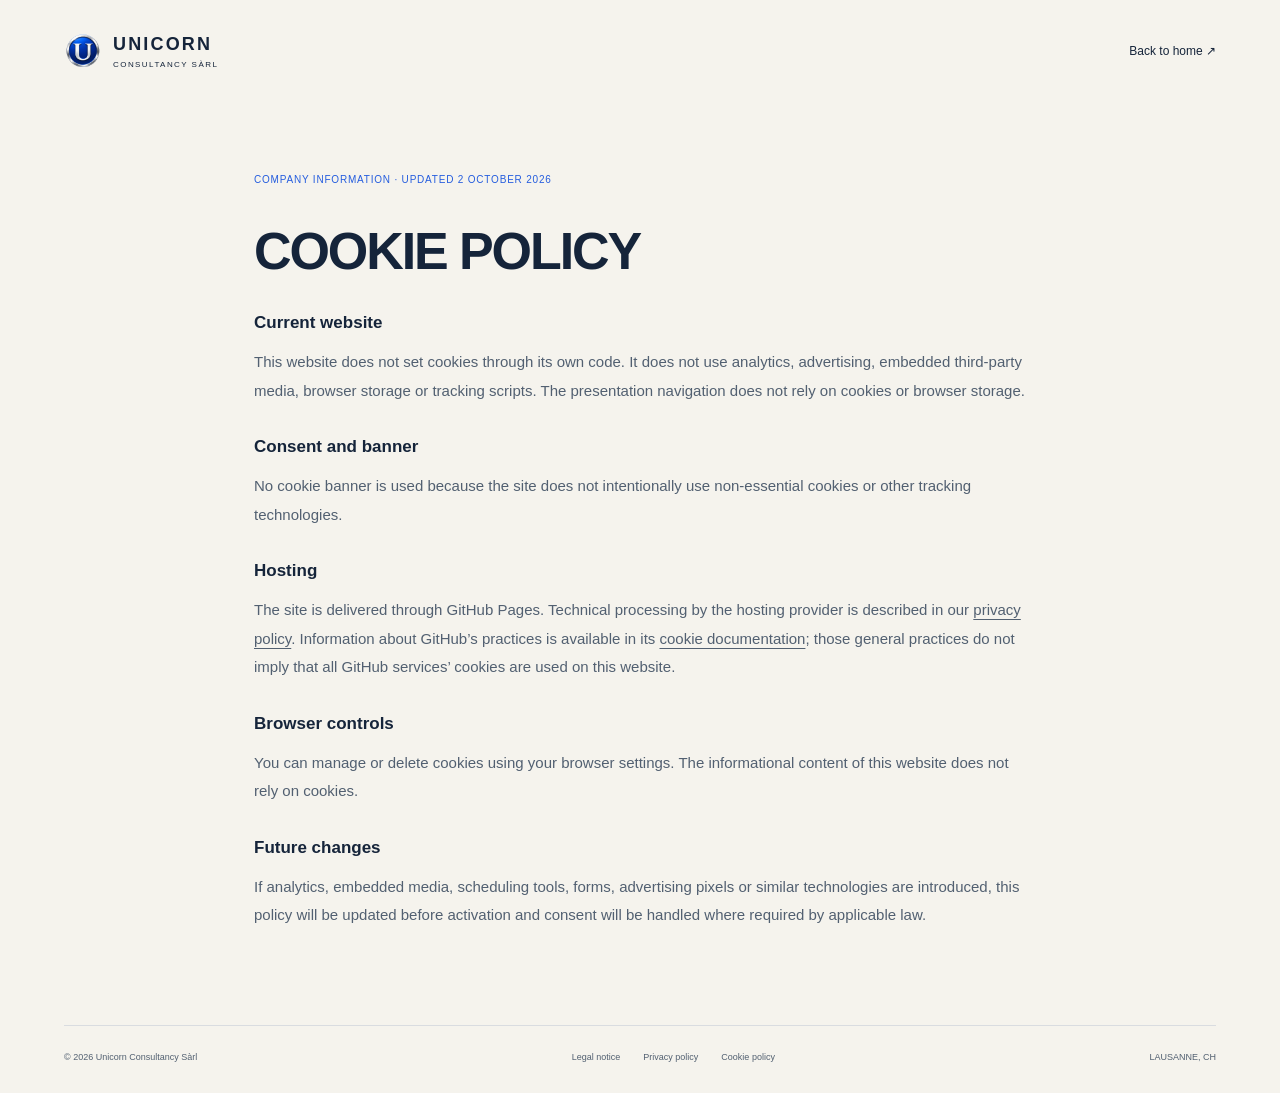
==== commit 56ad48f6: "Clarify legal notice, privacy processing and cookie policy" ====
--- a/cookie-policy.html
+++ b/cookie-policy.html
@@ -1,2 +1,14 @@
 <!doctype html>
-<html lang="en"><head><meta charset="utf-8"><meta name="viewport" content="width=device-width, initial-scale=1"><meta name="description" content="Cookie policy for the Unicorn Consultancy Sàrl website."><meta name="theme-color" content="#343d32"><title>Cookie policy — Unicorn Consultancy Sàrl</title><link rel="icon" href="assets/icons/favicon.ico" sizes="any"><link rel="icon" type="image/png" sizes="32x32" href="assets/icons/favicon-32x32.png"><link rel="icon" type="image/png" sizes="16x16" href="assets/icons/favicon-16x16.png"><link rel="apple-touch-icon" sizes="180x180" href="assets/icons/apple-touch-icon.png"><link rel="stylesheet" href="styles/main.css"></head><body><a class="skip-link" href="#main">Skip to content</a><header class="site-header wrap"><a class="brand" href="./"><img src="assets/brand-u.png" width="38" height="38" alt=""><span>UNICORN<span class="brand-sub">CONSULTANCY SÀRL</span></span></a><nav aria-label="Main navigation"><a href="./">Back to home <span aria-hidden="true">↗</span></a></nav></header><main id="main" class="legal-main wrap"><p class="eyebrow">COMPANY INFORMATION · UPDATED 2 OCTOBER 2026</p><h1>Cookie policy</h1><h2>Current website</h2><p>This website does not set cookies through its own code. It does not use analytics, advertising, embedded third-party media, browser storage or tracking scripts.</p><h2>Hosting</h2><p>The site is delivered through GitHub Pages. Technical processing by the hosting provider is described in our <a href="privacy-policy.html">privacy policy</a>. Information about GitHub’s practices is available in its <a href="https://docs.github.com/en/site-policy/privacy-policies/github-cookies">cookie documentation</a>.</p><h2>Browser controls</h2><p>You can manage or delete cookies using your browser settings. The informational content of this website does not rely on cookies.</p><h2>Changes</h2><p>This policy will be updated if the website begins using functionality that sets cookies or stores information in your browser.</p></main><footer class="site-footer wrap"><div class="footer-bottom"><span>© 2026 Unicorn Consultancy Sàrl</span><nav aria-label="Legal navigation"><a href="legal-notice.html">Legal notice</a><a href="privacy-policy.html">Privacy policy</a><a href="cookie-policy.html" aria-current="page">Cookie policy</a></nav><span>LAUSANNE, CH</span></div></footer></body></html>
+<html lang="en"><head><meta charset="utf-8"><meta name="viewport" content="width=device-width, initial-scale=1"><meta name="description" content="Cookie policy for the Unicorn Consultancy Sàrl website."><meta name="theme-color" content="#343d32"><title>Cookie policy — Unicorn Consultancy Sàrl</title><link rel="icon" href="assets/icons/favicon.ico" sizes="any"><link rel="icon" type="image/png" sizes="32x32" href="assets/icons/favicon-32x32.png"><link rel="icon" type="image/png" sizes="16x16" href="assets/icons/favicon-16x16.png"><link rel="apple-touch-icon" sizes="180x180" href="assets/icons/apple-touch-icon.png"><link rel="stylesheet" href="styles/main.css"></head><body><a class="skip-link" href="#main">Skip to content</a><header class="site-header wrap"><a class="brand" href="./"><img src="assets/brand-u.png" width="38" height="38" alt=""><span>UNICORN<span class="brand-sub">CONSULTANCY SÀRL</span></span></a><nav aria-label="Main navigation"><a href="./">Back to home <span aria-hidden="true">↗</span></a></nav></header><main id="main" class="legal-main wrap"><p class="eyebrow">COMPANY INFORMATION · UPDATED 2 OCTOBER 2026</p>
+<h1>Cookie policy</h1>
+<h2>Current website</h2>
+<p>This website does not set cookies through its own code. It does not use analytics, advertising, embedded third-party media, browser storage or tracking scripts. The presentation navigation does not rely on cookies or browser storage.</p>
+<h2>Consent and banner</h2>
+<p>No cookie banner is used because the site does not intentionally use non-essential cookies or other tracking technologies.</p>
+<h2>Hosting</h2>
+<p>The site is delivered through GitHub Pages. Technical processing by the hosting provider is described in our <a href="privacy-policy.html">privacy policy</a>. Information about GitHub’s practices is available in its <a href="https://docs.github.com/en/site-policy/privacy-policies/github-cookies">cookie documentation</a>; those general practices do not imply that all GitHub services’ cookies are used on this website.</p>
+<h2>Browser controls</h2>
+<p>You can manage or delete cookies using your browser settings. The informational content of this website does not rely on cookies.</p>
+<h2>Future changes</h2>
+<p>If analytics, embedded media, scheduling tools, forms, advertising pixels or similar technologies are introduced, this policy will be updated before activation and consent will be handled where required by applicable law.</p>
+</main><footer class="site-footer wrap"><div class="footer-bottom"><span>© 2026 Unicorn Consultancy Sàrl</span><nav aria-label="Legal navigation"><a href="legal-notice.html">Legal notice</a><a href="privacy-policy.html">Privacy policy</a><a href="cookie-policy.html" aria-current="page">Cookie policy</a></nav><span>LAUSANNE, CH</span></div></footer></body></html>
--- a/styles/main.css
+++ b/styles/main.css
@@ -11,3 +11,14 @@
 /* Approved U emblem: transparent artwork, without a containing tile. */
 .brand img{width:38px;height:38px;object-fit:contain;display:block;flex-shrink:0;background:transparent;border:0;border-radius:0;box-shadow:none}
 @media(max-width:700px){.brand img{width:32px;height:32px}}
+
+/* Desktop sheet turns: a faint glass edge, with content hit targets unobstructed. */
+.page-turn-zones{display:none;position:absolute;inset:0;z-index:4;pointer-events:none}
+.page-turn-zone{position:absolute;top:0;bottom:0;width:50%;padding:0;border:0;border-radius:3px;background:transparent;color:var(--accent);pointer-events:none;opacity:0;transition:opacity .18s ease;box-shadow:inset 0 0 0 1px #255dde12}
+.zone-previous{left:0;background:linear-gradient(90deg,#255dde09,transparent 70%)}
+.zone-next{right:0;background:linear-gradient(270deg,#255dde09,transparent 70%)}
+.page-turn-zone span{position:absolute;top:50%;transform:translateY(-50%);display:grid;place-items:center;width:30px;height:52px;border:1px solid #255dde22;border-radius:18px;background:#ffffff60;font-size:26px;font-weight:400;line-height:1;box-shadow:0 3px 15px #15243a08}
+.zone-previous span{left:10px}.zone-next span{right:10px}
+.page-turn-zone:focus-visible{opacity:1;outline:2px solid var(--accent);outline-offset:-3px}
+@media(min-width:701px) and (hover:hover) and (pointer:fine){.page-turn-zones{display:block}.deck-stage[data-turn=previous] .zone-previous:not(:disabled),.deck-stage[data-turn=next] .zone-next:not(:disabled){opacity:1}.deck-stage[data-turn] .slide{cursor:pointer}}
+@media(prefers-reduced-motion:reduce){.page-turn-zone{transition:none}}
